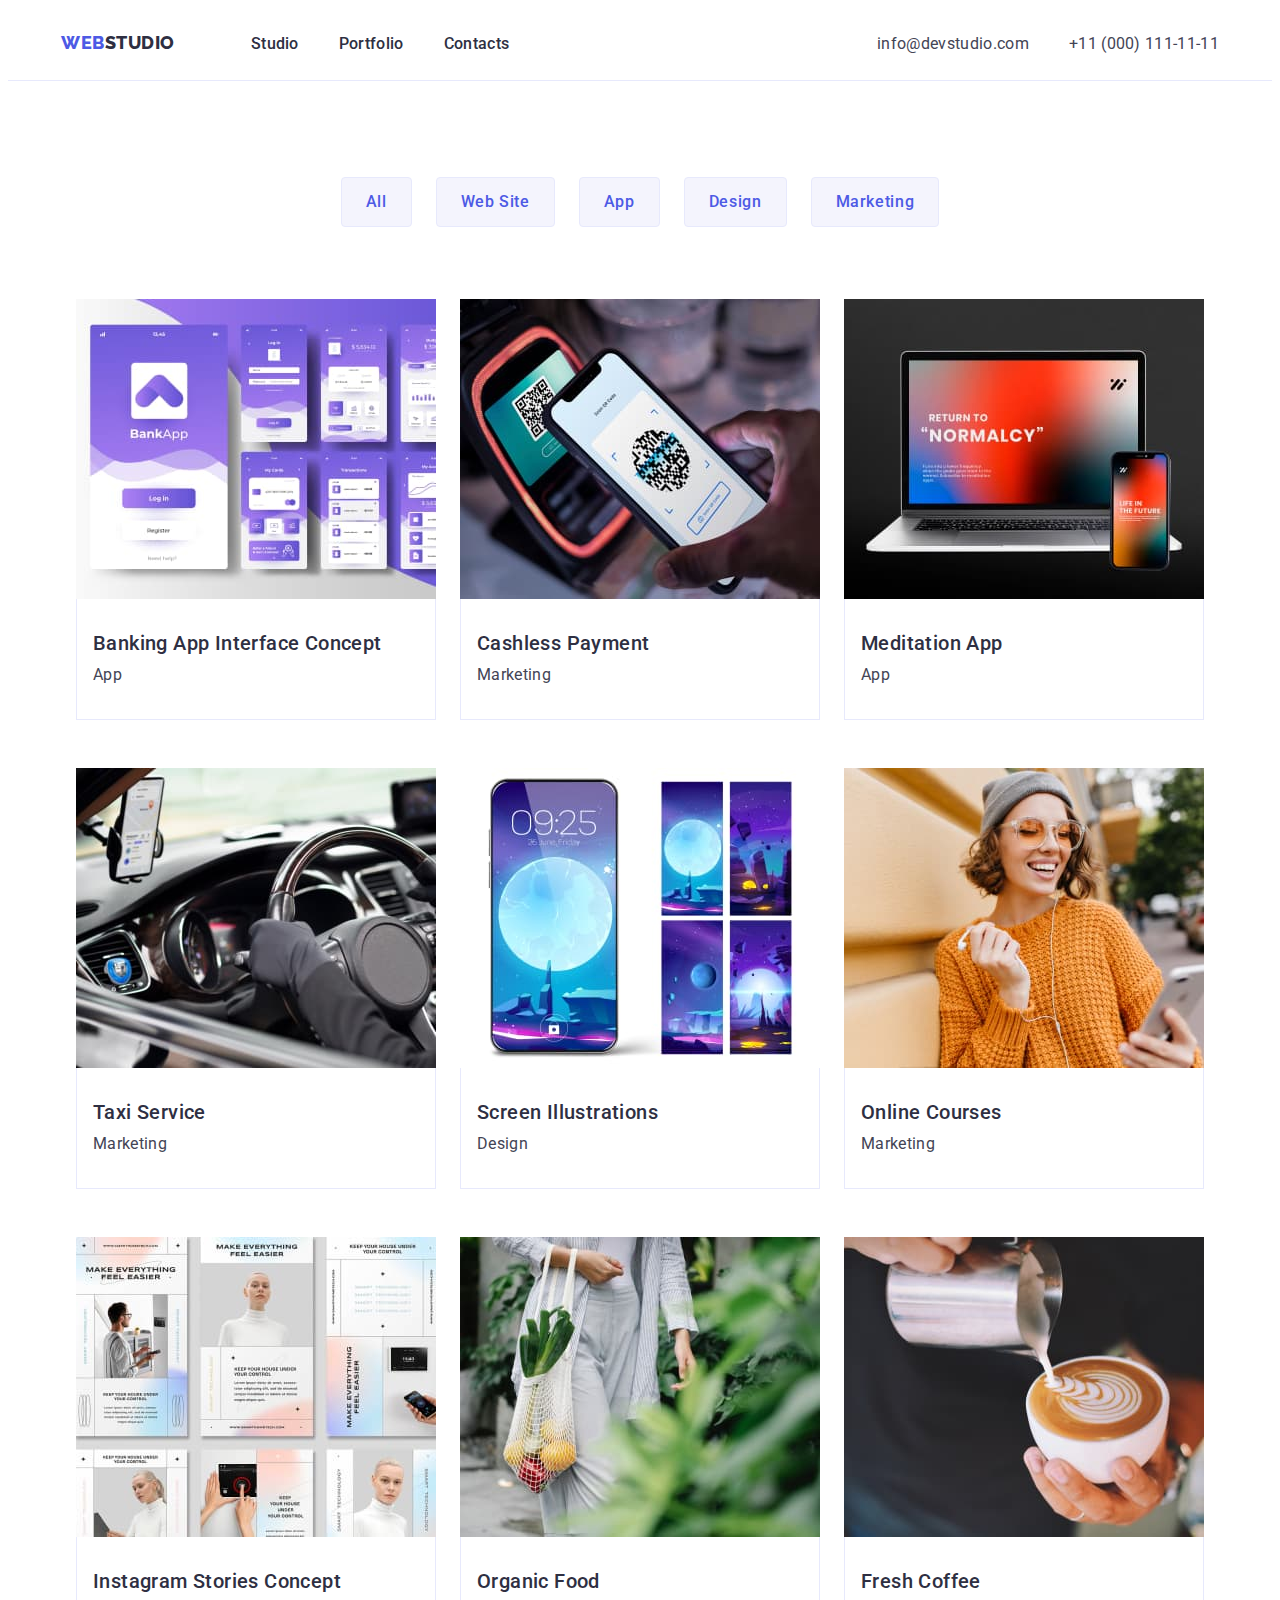
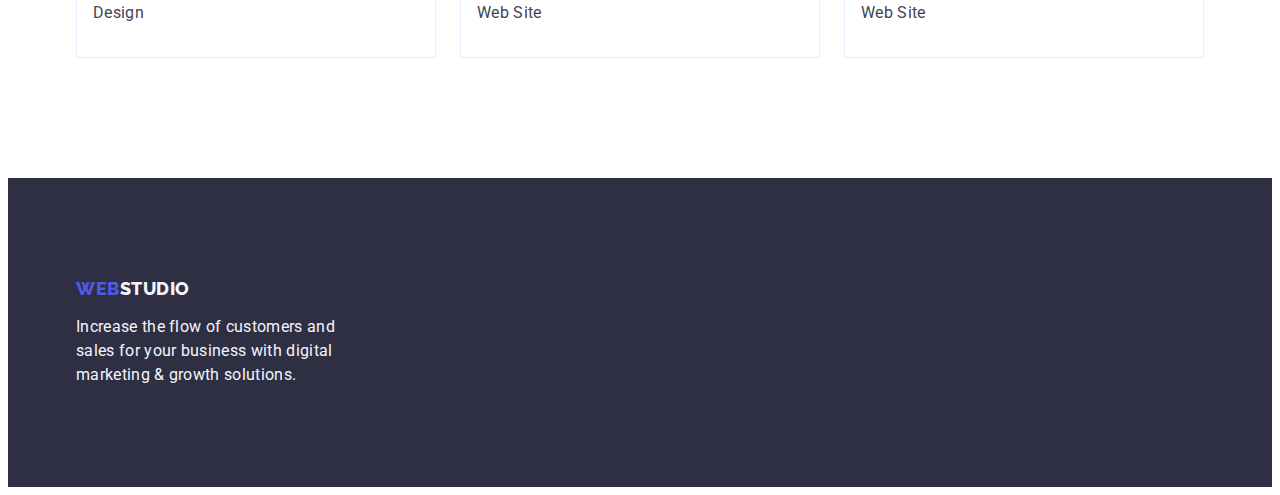
==== portfolio.html @ d19a7697 "Initial commit" ====
<!DOCTYPE html>
<html lang="en">
<head>
    <meta charset="UTF-8">
    <meta http-equiv="X-UA-Compatible" content="IE=edge">
    <meta name="viewport" content="width=device-width, initial-scale=1.0">
    <title>WebStudio</title>
    <link rel="preconnect" href="https://fonts.googleapis.com">
    <link rel="preconnect" href="https://fonts.gstatic.com" crossorigin>
    <link href="https://fonts.googleapis.com/css2?family=Raleway:wght@800&family=Roboto:wght@400;500;700&display=swap" rel="stylesheet">
    <link rel="stylesheet" href="https://cdnjs.cloudflare.com/ajax/libs/modern-normalize/1.1.0/modern-normalize.min.css" integrity="sha512-wpPYUAdjBVSE4KJnH1VR1HeZfpl1ub8YT/NKx4PuQ5NmX2tKuGu6U/JRp5y+Y8XG2tV+wKQpNHVUX03MfMFn9Q==" crossorigin="anonymous" referrerpolicy="no-referrer" />
    <link rel="stylesheet" href="./css/styles.css">
</head>
<body>
    <header class="header">
        <div class="container header-container">
            <nav class="header-navigation">
            <a class="header-logo-link link logo" href="./index.html">Web<span class="logo-half-header">Studio</span></a>
            <ul class="header-menu list">
                <li class="header-item"><a class="header-link link" href="./index.html">Studio</a></li>
                <li class="header-item"><a class="header-link link" href="./portfolio.html">Portfolio</a></li>
                <li class="header-item"><a class="header-link link" href="">Contacts</a></li>
            </ul>
            </nav>
            <address class="contacts">
                <ul class="header-contacts-list list">
                    <li class="header-adress-item">
                        <a class="adress-link link" href="mailto:info@devstudio.com">info@devstudio.com</a>
                    </li>
                    <li class="header-adress-item">
                        <a class="adress-link link" href="tel:+110001111111">+11 (000) 111-11-11</a>
                    </li>
                </ul>
            </address>
        </div>    
    </header>  
    <main>
        <section class="portfolio">
            <h1 hidden>Our projects</h1>
            <div class="container">
                <ul class="buttons-list list">
                    <li><button class="portfolio-btn btn" type="button">All</button></li>
                    <li><button class="portfolio-btn btn" type="button">Web Site</button></li>
                    <li><button class="portfolio-btn btn" type="button">App</button></li>
                    <li><button class="portfolio-btn btn" type="button">Design</button></li>
                    <li><button class="portfolio-btn btn" type="button">Marketing</button></li>
                </ul>
            </div>
            <div class="container">
                <ul class="projects-list list">
                    <li class="projects-item">
                        <a class="portfolio-link link" href="#">
                            <img class="portfolio-img" src="./images/portfolio/img1.jpeg" alt="App" width="360" height="300">
                            <div class="portfolio-descr-container">
                                <h2 class="ptotfolio-subtitle">Banking App Interface Concept</h2>
                                <p class="portfolio-text">App</p>
                            </div>
                    </a>
                    </li>
                    <li class="projects-item">
                        <a class="portfolio-link link" href="#">
                            <img class="portfolio-img" src="./images/portfolio/img2.jpeg" alt="Marketing" width="360" height="300">
                            <div class="portfolio-descr-container">
                                <h2 class="ptotfolio-subtitle">Cashless Payment</h2>
                                <p class="portfolio-text">Marketing</p>
                            </div>
                        </a>    
                    </li>
                    <li class="projects-item">
                        <a class="portfolio-link link" href="#">
                            <img class="portfolio-img" src="./images/portfolio/img3.jpeg" alt="App" width="360" height="300">
                            <div class="portfolio-descr-container">
                                <h2 class="ptotfolio-subtitle">Meditation App</h2>
                                <p class="portfolio-text">App</p>
                            </div>
                        </a>    
                    </li>
                    <li class="projects-item">
                        <a class="portfolio-link link" href="#">
                            <img class="portfolio-img" src="./images/portfolio/img4.jpeg" alt="Marketing" width="360" height="300">
                            <div class="portfolio-descr-container">
                                <h2 class="ptotfolio-subtitle">Taxi Service</h2>
                                <p class="portfolio-text">Marketing</p>
                            </div>
                        </a>    
                    </li>
                    <li class="projects-item">
                        <a class="portfolio-link link" href="#">
                            <img class="portfolio-img" src="./images/portfolio/img5.jpeg" alt="Design" width="360" height="300">
                            <div class="portfolio-descr-container">
                                <h2 class="ptotfolio-subtitle">Screen Illustrations</h2>
                                <p class="portfolio-text">Design</p>
                            </div>
                        </a>    
                    </li>
                    <li class="projects-item">
                        <a class="portfolio-link link" href="">
                            <img class="portfolio-img" src="./images/portfolio/img6.jpeg" alt="Marketing" width="360" height="300">
                            <div class="portfolio-descr-container">
                                <h2 class="ptotfolio-subtitle">Online Courses</h2>
                                <p class="portfolio-text">Marketing</p>
                            </div>
                        </a>    
                    </li>
                    <li class="projects-item">
                        <a class="portfolio-link link" href="#">
                            <img class="portfolio-img" src="./images/portfolio/img7.jpeg" alt="Design" width="360" height="300">
                            <div class="portfolio-descr-container">
                                <h2 class="ptotfolio-subtitle">Instagram Stories Concept</h2>
                                <p class="portfolio-text">Design</p>
                            </div>
                        </a>    
                    </li>
                    <li class="projects-item">
                        <a class="portfolio-link link" href="#">
                            <img class="portfolio-img" src="./images/portfolio/img8.jpeg" alt="Web Site" width="360" height="300">
                            <div class="portfolio-descr-container">
                                <h2 class="ptotfolio-subtitle">Organic Food</h2>
                                <p class="portfolio-text">Web Site</p>
                            </div>
                        </a>    
                    </li>
                    <li class="projects-item">
                        <a class="portfolio-link link" href="#">
                            <img class="portfolio-img" src="./images/portfolio/img9.jpeg" alt="Web Site" width="360" height="300">
                            <div class="portfolio-descr-container">
                                <h2 class="ptotfolio-subtitle">Fresh Coffee</h2>
                                <p class="portfolio-text">Web Site</p>
                            </div>
                        </a>    
                    </li>
                </ul>
            </div>
        </section>
    </main>
    <footer class="footer">
        <div class="container footer-container">
            <a class="footer-logo-link link logo" href="./index.html">Web<span class="logo-half-footer">Studio</span></a>
            <p class="footer-text">Increase the flow of customers and sales for your business with digital marketing & growth solutions.</p>
        </div>
    </footer>

</body>
</html>
---- css/styles.css ----
:root {
    --dark-color-title: #2E2F42;
    --background-color-dark: #2E2F42;
}

body {
    font-family: "Roboto", sans-serif;
    color: #434455;
    background-color: #FFFFFF;
}

* {
    box-sizing: border-box;
}

h1,
h2,
h3,
h4,
h5,
h6,
p {
    margin: 0;
}

ul {
    margin: 0;
    padding-left: 0;
}

img {
    display: block;
}

.list {
    list-style: none;
}

.link {
    text-decoration: none;
}

.btn {
    cursor: pointer;
}

.container {
    width: 1158px;
    padding: 0 15px 0 15px;
    margin: 0 auto;
}


/* -----------------------HEADER-------------------------- */

.header {
    border-bottom: 1px solid #E7E9FC;
}

.header-container {
    display: flex;
    padding: 24px 0;
}

.header-navigation {
    display: flex;
}

.header-logo-link {
    font-family: 'Raleway', sans-serif;
    font-weight: 800;
    font-size: 18px;
    line-height: 1.17;
    letter-spacing: 0.03em;
    text-transform: uppercase;
    color: #4d5ae5; 
}

.logo-half-header {
    color: #2E2F42;
}

.header-logo-link {
    margin-right: 76px;
}
.header-menu {
    font-weight: 500;
    font-size: 16px;
    line-height: 1.50;
    letter-spacing: 0.02em;
    color: #2E2F42;
    display: flex;
    gap: 40px;
}

.header-link:hover,
.header-link:focus {
    color: #404bbf;
}

.header-link {
    color: var(--dark-color-title);
}

.contacts {
    font-style: normal;
    margin-left: auto;
}

.header-contacts-list {
    font-weight: 400;
    font-size: 16px;
    line-height: 1.50;
    letter-spacing: 0.02em;
    color: #434455;
    display: flex;
    gap: 40px;
}

.adress-link {
    color: #434455;
}

.adress-link:hover,
.adress-link:focus {
    color: #404bbf;
}


/* -----------------------HERO-------------------------- */

.hero {
    background-color: var(--background-color-dark);
}

.hero-container {
    display: flex;
    flex-direction: column;
    align-items: center;
    gap: 48px;
    padding: 188px 0;
}

.hero-title {
    font-size: 56px;
    line-height: 1.07;
    letter-spacing: 0.02em;
    color: #FFFFFF;
    text-align: center;
    max-width: 496px;
}

.hero-btn {
    font-family: "Roboto", sans-serif;
    font-weight: 500;
    font-size: 16px;
    line-height: 1.5;
    letter-spacing: 0.04em;
    color: #FFFFFF;
    background-color: #4D5AE5;
    padding-bottom: 188px;
    box-shadow: 0px 4px 4px rgba(0, 0, 0, 0.15);
    border-radius: 4px;
    border-color: transparent;
    padding: 16px 32px;
}

.hero-btn:hover,
.hero-btn:focus {
    background-color: #404BBF;
}



/* -----------------------ABOUT-------------------------- */

.about {
    padding: 120px 0;
}
.about-list {
    display: flex;
    justify-content: space-between;
}
.about-subtitle {
    font-weight: 500;
    font-size: 20px;
    line-height: 1.2;
    letter-spacing: 0.02em;
    color: var(--dark-color-title);
}

.about-text {
    font-size: 16px;
    line-height: 1.50;
    letter-spacing: 0.02em;
    color: #434455;
    max-width: 264px;
    margin-top: 8px;
}

/* -----------------------ACTIVITY-------------------------- */


.activity-title {
    font-size: 36px;
    line-height: 1.11;
    letter-spacing: 0.02em;
    text-transform: capitalize;
    color: var(--dark-color-title);
    text-align: center;
}

.activity-list {
    display: flex;
    justify-content: space-between;
    margin-top: 72px;
    padding-bottom: 120px;
}

/* -----------------------TEAM-------------------------- */

.team {
    padding: 120px 0;
    background-color: #F4F4FD;
}


.team-title {
    font-size: 36px;
    line-height: 1.11;
    letter-spacing: 0.02em;
    text-transform: capitalize;
    color: var(--dark-color-title);
    text-align: center;
    margin-bottom: 72px;
}

.team-list {
    display: flex;
    gap: 24px
}

.employee-container {
    background-color: #FFFFFF;
}

.team-item {
    display: flex;
    flex-direction: column;
    align-items: center;
    box-shadow: 0px 1px 6px rgba(46, 47, 66, 0.08), 0px 1px 1px rgba(46, 47, 66, 0.16), 0px 2px 1px rgba(46, 47, 66, 0.08);
    border-radius: 0px 0px 4px 4px;

}

.team-subtitle {
    font-weight: 500;
    font-size: 20px;
    line-height: 1.2;
    letter-spacing: 0.02em;
    color: var(--dark-color-title);
    margin-top: 34px;
}

.team-text {
    font-size: 16px;
    line-height: 1.5;
    letter-spacing: 0.02em;
    color: #434455;
    margin-top: 8px;
    margin-bottom: 32px;
}
/* -----------------------FOOTER-------------------------- */

.footer {
    padding: 100px 0;
    background-color: var(--background-color-dark);
}

.footer-logo-link {
    font-family: 'Raleway', sans-serif;
    font-weight: 800;
    font-size: 18px;
    line-height: 1.17;
    letter-spacing: 0.03em;
    text-transform: uppercase;
    color: #4D5AE5;
}
.footer-text {
    font-size: 16px;
    line-height: 1.5;
    letter-spacing: 0.02em;
    color: #F4F4FD;;
    max-width: 264px;
    margin-top: 16px;
}

.logo-half-footer {
    color: #F4F4FD;
}

.footer-container {
    background-color: var(--background-color-dark);
}

/* -----------------------PORTFOLIO-------------------------- */

.portfolio {
    padding-bottom: 120px;
    padding-top: 96px;
}

.portfolio-btn {
    font-family: "Roboto", sans-serif;
    font-weight: 500;
    font-size: 16px;
    line-height: 1.5;
    align-items: center;
    text-align: center;
    letter-spacing: 0.04em;
    color: #4D5AE5;
    background-color: #F4F4FD;
    border: 1px solid #E7E9FC;
    padding: 12px 24px;
    border-radius: 4px;
}
.buttons-list {
    display: flex;
    justify-content: center;
    gap: 24px;
    margin-bottom: 72px;
}

.portfolio-btn:hover,
.portfolio-btn:focus {
    font-weight: 500;
    font-size: 16px;
    line-height: 1.5;
    align-items: center;
    text-align: center;
    letter-spacing: 0.04em;
    color: #FFFFFF;
    background-color: #404BBF;;
}

.projects-list {
    display: flex;
    flex-wrap: wrap;
    justify-content: space-between;
}

.projects-item {
    /* flex-basis: calc((100%-48px)/3); */
    max-width: 360px;
}

.portfolio-descr-container {
    border: 1px solid #E7E9FC;
    border-top: transparent;
    padding-left: 16px;
}

.projects-item:nth-child(-n+6) {
    margin-bottom: 48px;
}


.ptotfolio-subtitle {
    font-weight: 500;
    font-size: 20px;
    line-height: 1.2;
    letter-spacing: 0.02em;
    color: var(--dark-color-title);
    margin-top: 32px;
}
.portfolio-text {
    font-size: 16px;
    line-height: 1.5;
    letter-spacing: 0.02em;
    color: #434455;
    margin: 8px 0 32px;

}

.portfolio-link {
    display: flex;
    flex-direction: column;
}
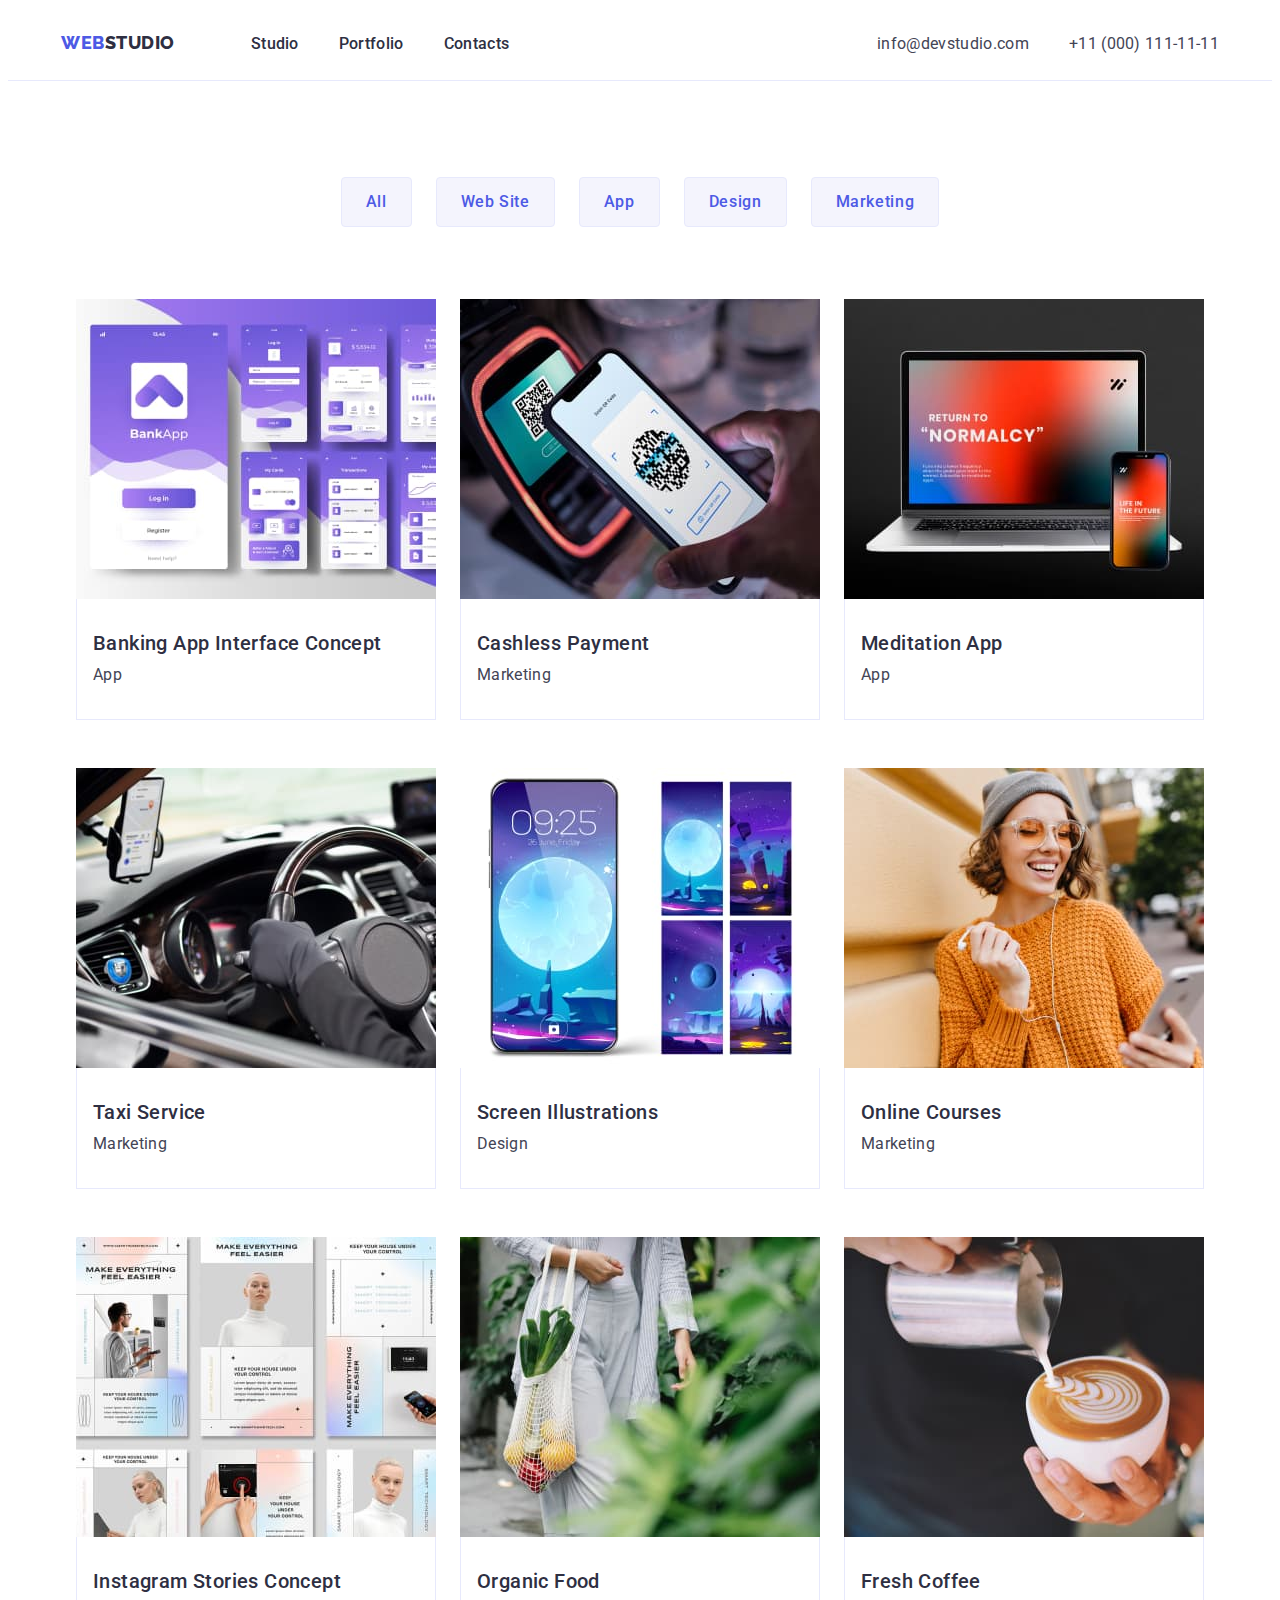
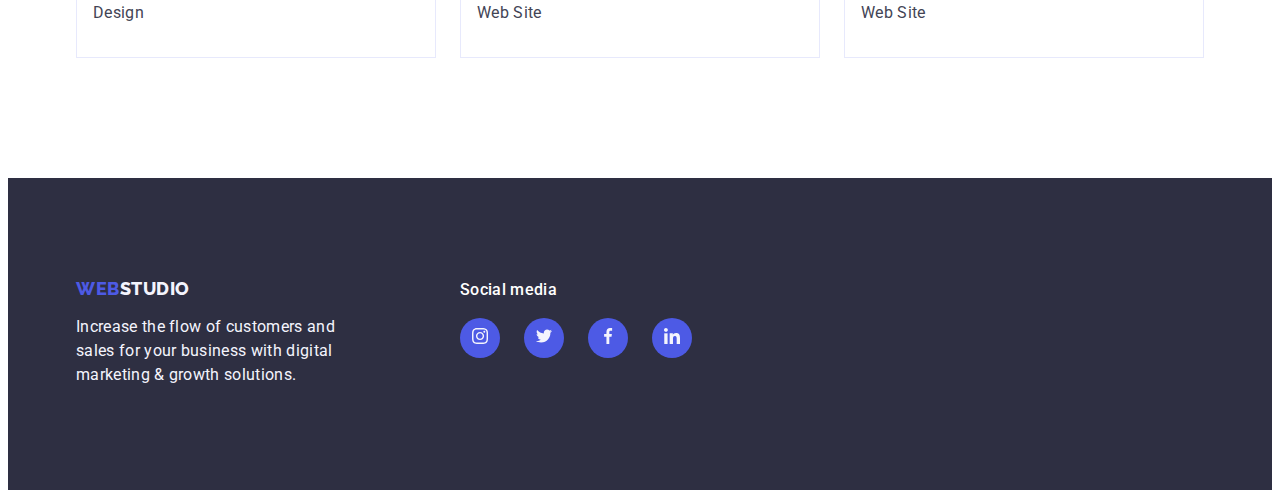
==== commit b372850a: "first-attempt" ====
--- a/portfolio.html
+++ b/portfolio.html
@@ -135,10 +135,46 @@
     </main>
     <footer class="footer">
         <div class="container footer-container">
-            <a class="footer-logo-link link logo" href="./index.html">Web<span class="logo-half-footer">Studio</span></a>
-            <p class="footer-text">Increase the flow of customers and sales for your business with digital marketing & growth solutions.</p>
+            <div class="footer-container-text">
+                <a class="footer-logo-link link logo" href="./index.html">Web<span class="logo-half-footer">Studio</span></a>
+                <p class="footer-text">Increase the flow of customers and sales for your business with digital marketing & growth solutions.</p>
+            </div>
+            <div class='social-list-footer'>
+                <h2 class="footer-social-media-subtitle">Social media</h2>
+                <ul class="social-media-list list">
+                    <li class='social-media-item'>
+                        <a class="social-media-link link" href="">
+                            <svg class="social-media-icon" width="16px" height="16px">
+                                <use href="./images/icons.svg#icon-instagram"></use>
+                            </svg>
+                        </a>
+                    </li>
+                    <li class='social-media-item'>
+                        <a class="social-media-link link" href="">
+                            <svg class="social-media-icon" width="16px" height="16px">
+                                <use href="./images/icons.svg#icon-twitter"></use>
+                            </svg>
+                        </a>
+                    </li>
+                    <li class='social-media-item'>
+                        <a class="social-media-link link" href="">
+                            <svg class="social-media-icon" width="16px" height="16px">
+                                <use href="./images/icons.svg#icon-facebook"></use>
+                            </svg>
+                        </a>
+                    </li>
+                    <li class='social-media-item'>
+                        <a class="social-media-link link" href="">
+                            <svg class="social-media-icon" width="16px" height="16px">
+                                <use href="./images/icons.svg#icon-linkedin"></use>
+                            </svg>
+                        </a>
+                    </li>
+                </ul>
+            </div>
         </div>
     </footer>
 
+
 </body>
 </html>--- a/css/styles.css
+++ b/css/styles.css
@@ -131,6 +131,9 @@
 
 .hero {
     background-color: var(--background-color-dark);
+    background-image: linear-gradient(rgba(46, 47, 66, 0.7), rgba(46, 47, 66, 0.7)), url(../images/bg/bg-hero.jpg);
+    max-width: 1440px;
+    margin:  0 auto;
 }
 
 .hero-container {
@@ -187,6 +190,7 @@
     line-height: 1.2;
     letter-spacing: 0.02em;
     color: var(--dark-color-title);
+    margin-top: 8px;
 }
 
 .about-text {
@@ -196,6 +200,15 @@
     color: #434455;
     max-width: 264px;
     margin-top: 8px;
+}
+
+.about-icons-container {
+    width: 264px;
+    height: 112px;
+    background-color: #F4F4FD;
+    display: flex;
+    justify-content: center;
+    align-items: center;
 }
 
 /* -----------------------ACTIVITY-------------------------- */
@@ -268,8 +281,62 @@
     letter-spacing: 0.02em;
     color: #434455;
     margin-top: 8px;
+    margin-bottom: 8px;
+}
+
+.social-media-item {
+    width: 40px;
+    height: 40px;
+    border-radius: 50%;
+    background-color: #4D5AE5;
+    display: flex;
+    justify-content: center;
+    align-items: center;
+}
+.social-media-list {
+    display: flex;
+    gap: 24px;
     margin-bottom: 32px;
 }
+
+.social-media-icon {
+    padding: 10px;
+    box-sizing: content-box;
+}
+
+/* -----------------------CUSTOMERS-------------------------- */
+
+.customers { 
+    padding: 120px 0;
+}
+
+.customers-title {
+    margin-bottom: 72px;
+    font-family: 'Roboto';
+    font-size: 36px;
+    line-height: 1.11;
+    text-align: center;
+    letter-spacing: 0.02em;
+    text-transform: capitalize;
+    color: #2E2F42;
+}
+
+.customers-list {
+    display: flex;
+    gap: 24px;
+    flex-wrap: wrap;
+}
+
+.customer-item {
+    width: 168px;
+    height: 88px;
+    border: 1px solid #8E8F99;
+    border-radius: 4px;
+    display: flex;
+    justify-content: center;
+    align-items: center;
+}
+
 /* -----------------------FOOTER-------------------------- */
 
 .footer {
@@ -277,6 +344,20 @@
     background-color: var(--background-color-dark);
 }
 
+.footer-container {
+    display: flex;
+    gap: 120px;
+}
+
+.footer-social-media-subtitle {
+    font-family: 'Roboto';
+    font-weight: 500;
+    font-size: 16px;
+    line-height: 1.5;
+    letter-spacing: 0.02em;
+    color: #FFFFFF;
+    margin-bottom: 16px;
+}
 .footer-logo-link {
     font-family: 'Raleway', sans-serif;
     font-weight: 800;
@@ -299,7 +380,7 @@
     color: #F4F4FD;
 }
 
-.footer-container {
+.footer-container-text {
     background-color: var(--background-color-dark);
 }
 
@@ -340,7 +421,10 @@
     text-align: center;
     letter-spacing: 0.04em;
     color: #FFFFFF;
-    background-color: #404BBF;;
+    background-color: #404BBF;
+    box-shadow: 0px 3px 1px rgba(0, 0, 0, 0.1),
+    0px 2px 1px rgba(0, 0, 0, 0.08), 
+    0px 2px 2px rgba(0, 0, 0, 0.12);
 }
 
 .projects-list {
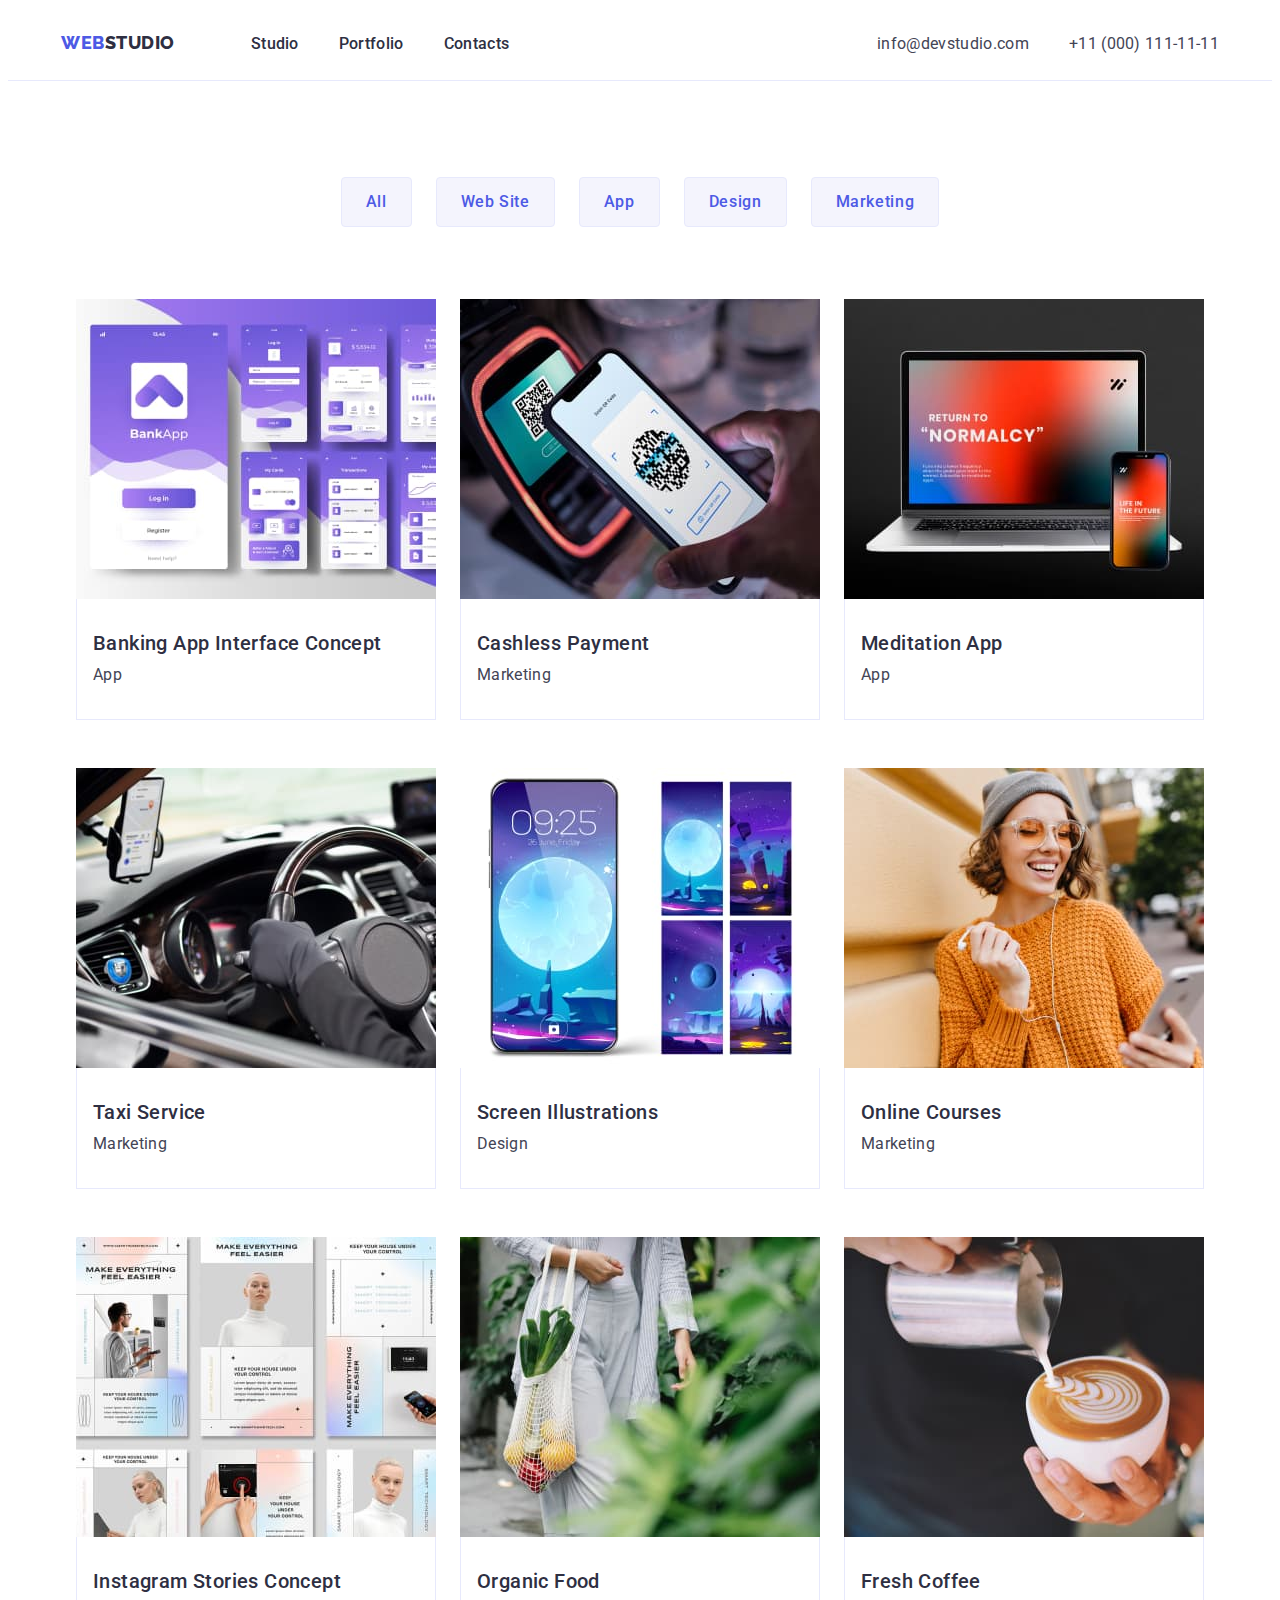
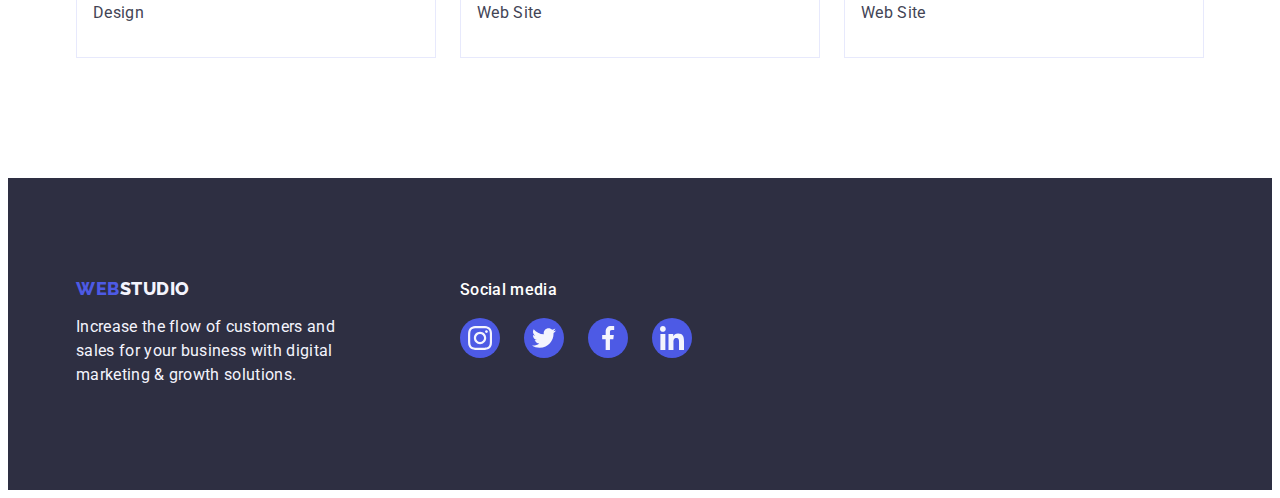
==== commit 2e48b4f0: "second-attempt" ====
--- a/portfolio.html
+++ b/portfolio.html
@@ -142,30 +142,30 @@
             <div class='social-list-footer'>
                 <h2 class="footer-social-media-subtitle">Social media</h2>
                 <ul class="social-media-list list">
-                    <li class='social-media-item'>
-                        <a class="social-media-link link" href="">
-                            <svg class="social-media-icon" width="16px" height="16px">
+                    <li class='social-media-item-footer'>
+                        <a class="social-media-link-footer link" href="">
+                            <svg class="social-media-icon" width="24px" height="24px">
                                 <use href="./images/icons.svg#icon-instagram"></use>
                             </svg>
                         </a>
                     </li>
-                    <li class='social-media-item'>
-                        <a class="social-media-link link" href="">
-                            <svg class="social-media-icon" width="16px" height="16px">
+                    <li class='social-media-item-footer'>
+                        <a class="social-media-link-footer link" href="">
+                            <svg class="social-media-icon" width="24px" height="24px">
                                 <use href="./images/icons.svg#icon-twitter"></use>
                             </svg>
                         </a>
                     </li>
-                    <li class='social-media-item'>
-                        <a class="social-media-link link" href="">
-                            <svg class="social-media-icon" width="16px" height="16px">
+                    <li class='social-media-item-footer'>
+                        <a class="social-media-link-footer link" href="">
+                            <svg class="social-media-icon" width="24px" height="24px">
                                 <use href="./images/icons.svg#icon-facebook"></use>
                             </svg>
                         </a>
                     </li>
-                    <li class='social-media-item'>
-                        <a class="social-media-link link" href="">
-                            <svg class="social-media-icon" width="16px" height="16px">
+                    <li class='social-media-item-footer'>
+                        <a class="social-media-link-footer link" href="">
+                            <svg class="social-media-icon" width="24px" height="24px">
                                 <use href="./images/icons.svg#icon-linkedin"></use>
                             </svg>
                         </a>
@@ -175,6 +175,5 @@
         </div>
     </footer>
 
-
 </body>
 </html>--- a/css/styles.css
+++ b/css/styles.css
@@ -287,6 +287,11 @@
 .social-media-item {
     width: 40px;
     height: 40px;
+}
+
+.social-media-link {
+    width: 100%;
+    height: 100%;
     border-radius: 50%;
     background-color: #4D5AE5;
     display: flex;
@@ -299,10 +304,11 @@
     margin-bottom: 32px;
 }
 
-.social-media-icon {
-    padding: 10px;
-    box-sizing: content-box;
-}
+.social-media-link:hover,
+.social-media-link:focus {
+    background-color: #404BBF;
+}
+
 
 /* -----------------------CUSTOMERS-------------------------- */
 
@@ -330,11 +336,24 @@
 .customer-item {
     width: 168px;
     height: 88px;
+}
+
+.customer-link {
+    width: 100%;
+    height: 100%;
     border: 1px solid #8E8F99;
     border-radius: 4px;
     display: flex;
     justify-content: center;
     align-items: center;
+}
+.custumer-icon {
+    fill: #8E8F99;
+}
+
+.custumer-icon:hover,
+.custumer-icon:focus {
+    fill: #404BBF;
 }
 
 /* -----------------------FOOTER-------------------------- */
@@ -384,11 +403,29 @@
     background-color: var(--background-color-dark);
 }
 
+.social-media-item-footer {
+    width: 40px;
+    height: 40px;
+}
+
+.social-media-link-footer {
+    width: 100%;
+    height: 100%;
+    border-radius: 50%;
+    background-color: #4D5AE5;
+    display: flex;
+    justify-content: center;
+    align-items: center;
+}
+
+.social-media-link-footer:hover,
+.social-media-link-footer:focus {
+    background-color: #31D0AA;
+}
 /* -----------------------PORTFOLIO-------------------------- */
 
 .portfolio {
-    padding-bottom: 120px;
-    padding-top: 96px;
+    padding: 96px 0 120px 0;
 }
 
 .portfolio-btn {
@@ -438,6 +475,13 @@
     max-width: 360px;
 }
 
+.portfolio-link:hover,
+.portfolio-link:focus {
+    box-shadow: 0px 1px 6px rgba(46, 47, 66, 0.08), 
+    0px 1px 1px rgba(46, 47, 66, 0.16), 
+    0px 2px 1px rgba(46, 47, 66, 0.08);
+}
+
 .portfolio-descr-container {
     border: 1px solid #E7E9FC;
     border-top: transparent;
